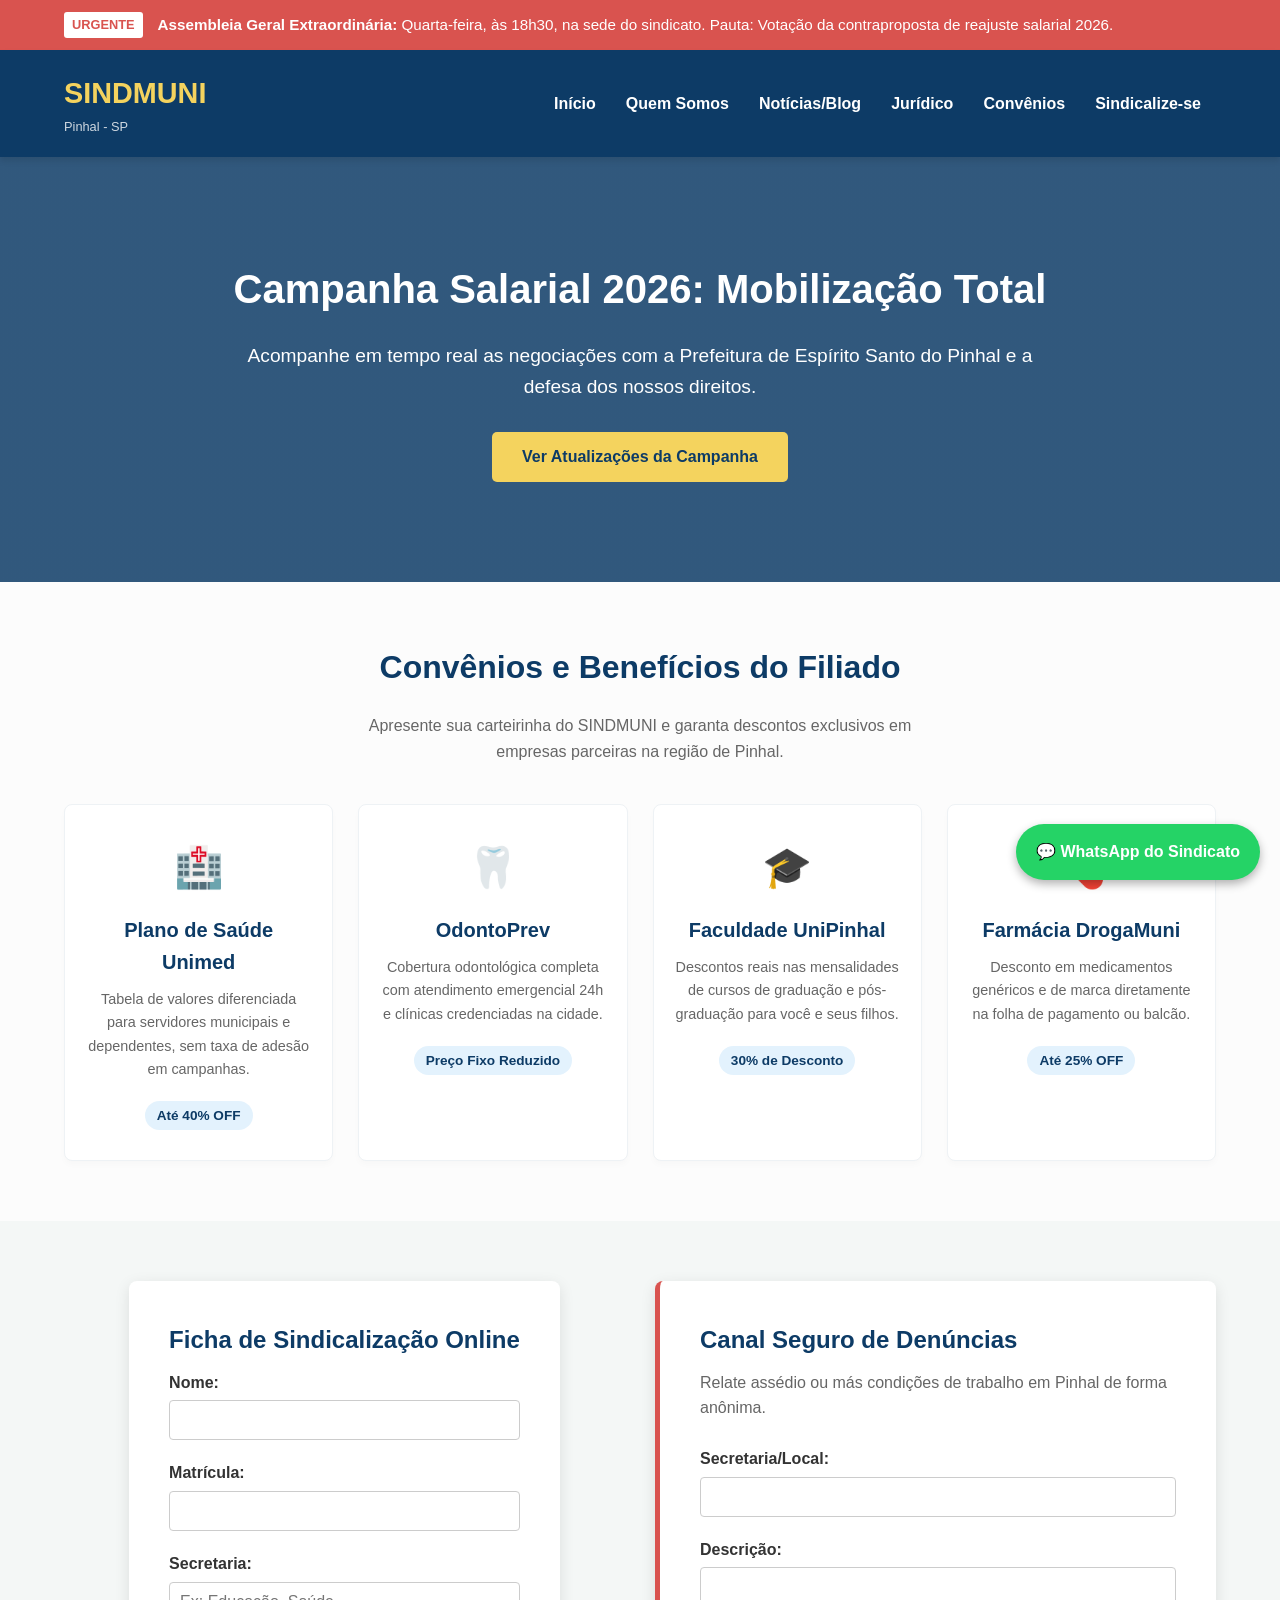
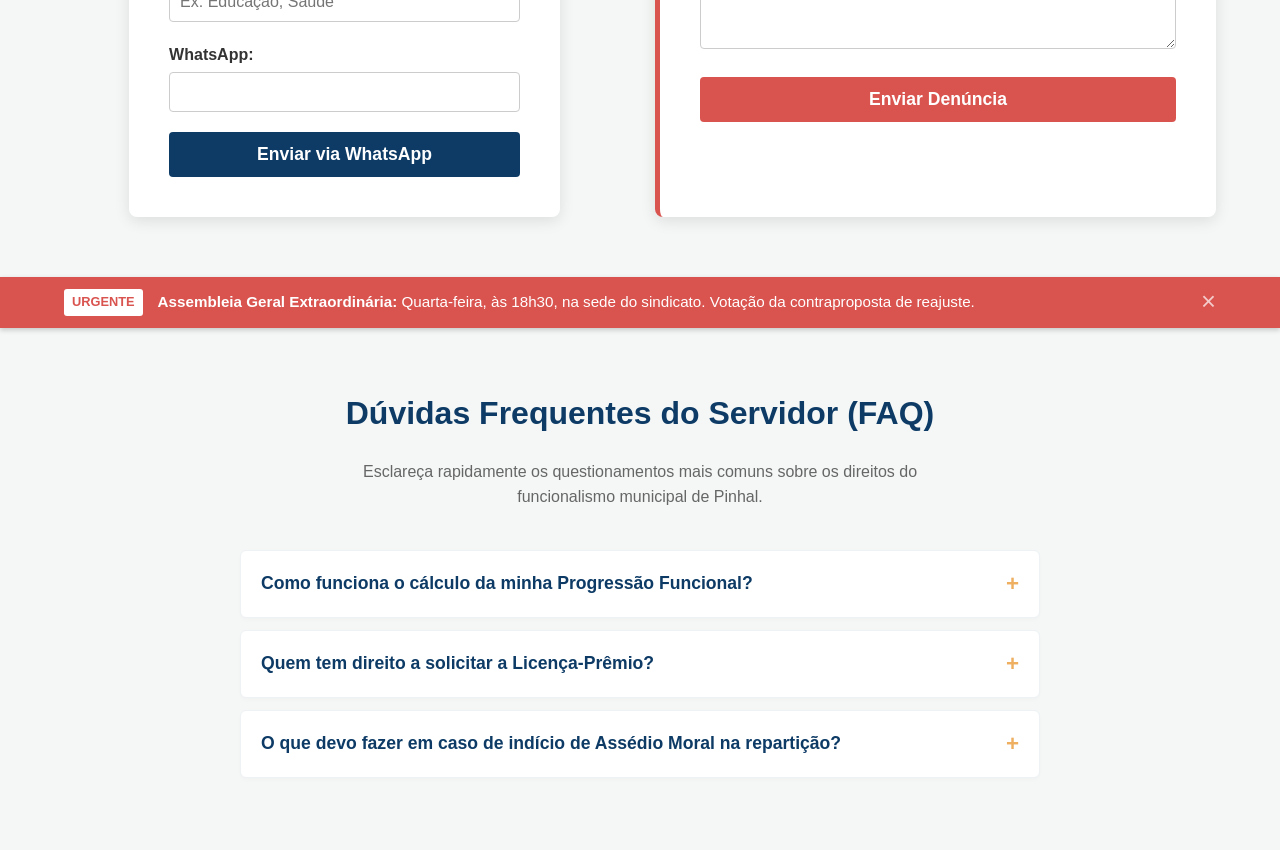
==== index.html @ 1d119b9d "Primeiro commit do site do sindicato" ====
<!DOCTYPE html>
<html lang="pt-BR">
<head>
    <meta charset="UTF-8">
    <meta name="viewport" content="width=device-width, initial-scale=1.0">
    <title>SINDMUNI | Sindicato dos Servidores de Espírito Santo do Pinhal - SP</title>
    <meta name="description" content="Portal oficial do Sindicato dos Servidores Públicos Municipais de Espírito Santo do Pinhal. Reajuste salarial, plantão jurídico e convênios.">
    <link rel="stylesheet" href="style.css">
</head>
<body>

    <!-- PAINEL DE AVISOS URGENTES -->
    <div class="alerta-urgente">
        <div class="container alerta-content">
            <span class="badge-alerta">URGENTE</span>
            <p><strong>Assembleia Geral Extraordinária:</strong> Quarta-feira, às 18h30, na sede do sindicato. Pauta: Votação da contraproposta de reajuste salarial 2026.</p>
        </div>
    </div>

    <!-- MENU DE NAVEGAÇÃO -->
    <header>
        <div class="container header-container">
            <div class="logo">
                <h1>SINDMUNI</h1>
                <p>Pinhal - SP</p>
            </div>
            <nav>
                <ul>
                    <li><a href="index.html">Início</a></li>
                    <li><a href="quem-somos.html">Quem Somos</a></li>
                    <li><a href="blog.html">Notícias/Blog</a></li>
                    <li><a href="juridico.html">Jurídico</a></li>
                    <li><a href="#convenios">Convênios</a></li>
                    <li><a href="#filiar">Sindicalize-se</a></li>
                </ul>
            </nav>
        </div>
    </header>

    <!-- BANNER PRINCIPAL -->
    <section class="hero">
        <div class="container hero-content">
            <h2>Campanha Salarial 2026: Mobilização Total</h2>
            <p>Acompanhe em tempo real as negociações com a Prefeitura de Espírito Santo do Pinhal e a defesa dos nossos direitos.</p>
            <a href="blog.html" class="btn-principal">Ver Atualizações da Campanha</a>
        </div>
    </section>

    <!-- GUIA DE CONVÊNIOS E PARCEIROS -->
    <section id="convenios" class="container secao">
        <h2 class="titulo-secao">Convênios e Benefícios do Filiado</h2>
        <p style="text-align: center; max-width: 600px; margin: -20px auto 40px auto; color: #666;">
            Apresente sua carteirinha do SINDMUNI e garanta descontos exclusivos em empresas parceiras na região de Pinhal.
        </p>
        <div class="grid-convenios">
            <div class="card-convenio">
                <div class="icone-convenio">🏥</div>
                <h3>Plano de Saúde Unimed</h3>
                <p>Tabela de valores diferenciada para servidores municipais e dependentes, sem taxa de adesão em campanhas.</p>
                <span class="tag-desconto">Até 40% OFF</span>
            </div>
            <div class="card-convenio">
                <div class="icone-convenio">🦷</div>
                <h3>OdontoPrev</h3>
                <p>Cobertura odontológica completa com atendimento emergencial 24h e clínicas credenciadas na cidade.</p>
                <span class="tag-desconto">Preço Fixo Reduzido</span>
            </div>
            <div class="card-convenio">
                <div class="icone-convenio">🎓</div>
                <h3>Faculdade UniPinhal</h3>
                <p>Descontos reais nas mensalidades de cursos de graduação e pós-graduação para você e seus filhos.</p>
                <span class="tag-desconto">30% de Desconto</span>
            </div>
            <div class="card-convenio">
                <div class="icone-convenio">💊</div>
                <h3>Farmácia DrogaMuni</h3>
                <p>Desconto em medicamentos genéricos e de marca diretamente na folha de pagamento ou balcão.</p>
                <span class="tag-desconto">Até 25% OFF</span>
            </div>
        </div>
    </section>

    <!-- FORMULÁRIOS (SINDICALIZAÇÃO E DENÚNCIA) -->
    <section id="filiar" class="bg-cinza">
        <div class="container secao grid-noticias">
            <div class="form-container">
                <h2>Ficha de Sindicalização Online</h2>
                <form id="form-filiacao">
                    <div class="campo"><label for="nome">Nome:</label><input type="text" id="nome" required></div>
                    <div class="campo"><label for="matricula">Matrícula:</label><input type="text" id="matricula" required></div>
                    <div class="campo"><label for="secretaria">Secretaria:</label><input type="text" id="secretaria" required placeholder="Ex: Educação, Saúde"></div>
                    <div class="campo"><label for="whatsapp">WhatsApp:</label><input type="tel" id="whatsapp" required></div>
                    <button type="submit" class="btn-enviar">Enviar via WhatsApp</button>
                </form>
            </div>
            <div class="form-container" style="border-left: 5px solid #d9534f;">
                <h2>Canal Seguro de Denúncias</h2>
                <p>Relate assédio ou más condições de trabalho em Pinhal de forma anônima.</p>
                <form id="form-denuncia">
                    <div class="campo"><label for="denuncia-local">Secretaria/Local:</label><input type="text" id="denuncia-local" required></div>
                    <div class="campo"><label for="denuncia-desc">Descrição:</label><textarea id="denuncia-desc" rows="4" style="width:100%; padding:10px; border-radius:4px; border:1px solid #ccc;" required></textarea></div>
                    <button type="submit" class="btn-enviar" style="background-color: #d9534f;">Enviar Denúncia</button>
                </form>
            </div>
        </div>
        <!-- RECURSO 1: PAINEL DE AVISOS COM BOTÃO FECHAR -->
<div class="alerta-urgente" id="painel-alerta">
    <div class="container alerta-content">
        <span class="badge-alerta">URGENTE</span>
        <p><strong>Assembleia Geral Extraordinária:</strong> Quarta-feira, às 18h30, na sede do sindicato. Votação da contraproposta de reajuste.</p>
        <button class="btn-fechar-alerta" id="fechar-alerta" aria-label="Fechar aviso">&times;</button>
    </div>
</div>

<!-- (Mantenha o restante do seu HTML: Menu, Hero, Convênios...) -->

<!-- RECURSO 2: SEÇÃO DE PERGUNTAS FREQUENTES (FAQ ACCORDION) -->
<section class="container secao">
    <h2 class="titulo-secao">Dúvidas Frequentes do Servidor (FAQ)</h2>
    <p style="text-align: center; max-width: 600px; margin: -20px auto 40px auto; color: #666;">
        Esclareça rapidamente os questionamentos mais comuns sobre os direitos do funcionalismo municipal de Pinhal.
    </p>
    
    <div class="faq-container">
        <!-- Pergunta 1 -->
        <div class="faq-item">
            <button class="faq-pergunta">Como funciona o cálculo da minha Progressão Funcional?</button>
            <div class="faq-resposta">
                <p>A progressão horizontal ocorre por tempo de serviço a cada período de estágio estabelecido no Estatuto do Servidor, desde que cumpridos os requisitos de assiduidade e pontuação mínima na avaliação periódica de desempenho instituída pela sua secretaria.</p>
            </div>
        </div>

        <!-- Pergunta 2 -->
        <div class="faq-item">
            <button class="faq-pergunta">Quem tem direito a solicitar a Licença-Prêmio?</button>
            <div class="faq-resposta">
                <p>Todo servidor estatutário que completar 5 anos de efetivo exercício (quinquênio) sem penalidades disciplinares graves adquire o direito a 3 meses de licença remunerada. A concessão depende da conveniência e escala da administração municipal.</p>
            </div>
        </div>

        <!-- Pergunta 3 -->
        <div class="faq-item">
            <button class="faq-pergunta">O que devo fazer em caso de indício de Assédio Moral na repartição?</button>
            <div class="faq-resposta">
                <p>Anote datas, horários e nomes de testemunhas que presenciaram os fatos. Guarde e-mails ou mensagens e utilize imediatamente nosso <strong>Canal Seguro de Denúncias</strong> de forma anônima, ou agende um atendimento presencial com o nosso Departamento Jurídico.</p>
            </div>
        </div>
    </div>
</section>

    <!-- BOTÃO FLUTUANTE DO WHATSAPP -->
    <a href="https://wa.me." class="whatsapp-flutuante" target="_blank">
        <span>💬 WhatsApp do Sindicato</span>
    </a>

    <script src="script.js"></script>
</body>
</html>
---- style.css ----
/* Configurações Gerais */
* {
    margin: 0;
    padding: 0;
    box-sizing: border-box;
    font-family: 'Segoe UI', Tahoma, Geneva, Verdana, sans-serif;
}

body {
    color: #333;
    line-height: 1.6;
    background-color: #fcfcfc;
}

.container {
    width: 90%;
    max-width: 1200px;
    margin: 0 auto;
}

.secao {
    padding: 60px 0;
}

.titulo-secao {
    text-align: center;
    font-size: 2rem;
    color: #0d3b66;
    margin-bottom: 40px;
}

.bg-cinza {
    background-color: #f4f7f6;
}

/* Menu de Navegação */
header {
    background-color: #0d3b66;
    color: #fff;
    padding: 20px 0;
    position: sticky;
    top: 0;
    z-index: 100;
    box-shadow: 0 4px 6px rgba(0,0,0,0.1);
}

.header-container {
    display: flex;
    justify-content: space-between;
    align-items: center;
    flex-wrap: wrap;
}

.logo h1 {
    font-size: 1.8rem;
    color: #f4d35e;
}

.logo p {
    font-size: 0.8rem;
    opacity: 0.8;
}

nav ul {
    display: flex;
    list-style: none;
}

nav ul li a {
    color: #fff;
    text-decoration: none;
    padding: 10px 15px;
    font-weight: 600;
    transition: 0.3s;
}

nav ul li a:hover {
    color: #f4d35e;
}

/* Banner Principal */
.hero {
    background: linear-gradient(rgba(13, 59, 102, 0.85), rgba(13, 59, 102, 0.85)), url('https://picsum.photos') no-repeat center center/cover;
    color: #fff;
    text-align: center;
    padding: 100px 20px;
}

.hero-content h2 {
    font-size: 2.5rem;
    margin-bottom: 20px;
}

.hero-content p {
    font-size: 1.2rem;
    margin-bottom: 30px;
    max-width: 800px;
    margin-left: auto;
    margin-right: auto;
}

.btn-principal {
    display: inline-block;
    background-color: #f4d35e;
    color: #0d3b66;
    padding: 12px 30px;
    text-decoration: none;
    font-weight: bold;
    border-radius: 5px;
    transition: 0.3s;
}

.btn-principal:hover {
    background-color: #eeaf61;
}

/* Layout de Notícias (Grid) */
.grid-noticias {
    display: grid;
    grid-template-columns: repeat(auto-fit, minmax(300px, 1fr));
    gap: 30px;
}

.card-noticia {
    background: #fff;
    padding: 25px;
    border-radius: 8px;
    box-shadow: 0 4px 10px rgba(0,0,0,0.05);
    border-left: 5px solid #0d3b66;
}

.card-noticia h3 {
    margin-bottom: 10px;
    color: #0d3b66;
}

.card-noticia .data {
    font-size: 0.85rem;
    color: #777;
    margin-bottom: 15px;
}

.ler-mais {
    display: inline-block;
    margin-top: 15px;
    color: #eeaf61;
    text-decoration: none;
    font-weight: bold;
}

/* Layout de Benefícios */
.grid-beneficios {
    display: grid;
    grid-template-columns: repeat(auto-fit, minmax(280px, 1fr));
    gap: 25px;
}

.card-beneficio {
    background: #fff;
    padding: 30px;
    text-align: center;
    border-radius: 8px;
    box-shadow: 0 2px 5px rgba(0,0,0,0.05);
}

.card-beneficio h4 {
    color: #0d3b66;
    margin-bottom: 15px;
    font-size: 1.2rem;
}

/* Formulário */
.form-container {
    max-width: 600px;
    margin: 0 auto;
    background: #fff;
    padding: 40px;
    border-radius: 8px;
    box-shadow: 0 4px 15px rgba(0,0,0,0.1);
}

.form-container h2 {
    color: #0d3b66;
    margin-bottom: 10px;
}

.form-container p {
    margin-bottom: 25px;
    color: #666;
}

.campo {
    margin-bottom: 20px;
}

.campo label {
    display: block;
    margin-bottom: 5px;
    font-weight: 600;
}

.campo input {
    width: 100%;
    padding: 10px;
    border: 1px solid #ccc;
    border-radius: 4px;
    font-size: 1rem;
}

.btn-enviar {
    width: 100%;
    background-color: #0d3b66;
    color: #fff;
    padding: 12px;
    border: none;
    border-radius: 4px;
    font-size: 1.1rem;
    font-weight: bold;
    cursor: pointer;
    transition: 0.3s;
}

.btn-enviar:hover {
    background-color: #082542;
}

/* Rodapé */
footer {
    background-color: #111;
    color: #ccc;
    padding: 40px 0 10px 0;
}

.footer-grid {
    display: flex;
    justify-content: space-between;
    flex-wrap: wrap;
    gap: 30px;
    margin-bottom: 30px;
}

footer h3, footer h4 {
    color: #fff;
    margin-bottom: 15px;
}

.footer-bottom {
    text-align: center;
    border-top: 1px solid #333;
    padding-top: 20px;
    font-size: 0.9rem;
}

/* Responsividade Mobile Básica */
@media (max-width: 768px) {
    .header-container {
        flex-direction: column;
        text-align: center;
    }
    nav ul {
        margin-top: 15px;
    }
    .hero-content h2 {
        font-size: 1.8rem;
    }
}

/* Estilo complementar para as categorias do Blog */
.categoria {
    display: inline-block;
    font-weight: bold;
    text-transform: uppercase;
    font-size: 0.75rem;
    color: #0d3b66;
    margin-bottom: 5px;
}

/* --- Melhorias de Divulgação e Integração --- */

/* Estilo do Botão do WhatsApp Flutuante */
.whatsapp-flutuante {
    position: fixed;
    bottom: 20px;
    right: 20px;
    background-color: #25d366;
    color: white;
    padding: 15px 20px;
    border-radius: 30px;
    text-decoration: none;
    font-weight: bold;
    box-shadow: 0 4px 10px rgba(0,0,0,0.3);
    z-index: 1000;
    transition: transform 0.3s ease;
}

.whatsapp-flutuante:hover {
    transform: scale(1.05);
    background-color: #20ba5a;
    color: white;
}

/* Layout de Duas Colunas do Blog */
.layout-blog {
    display: flex;
    gap: 40px;
}

.lista-artigos {
    flex: 2;
}

.sidebar-blog {
    flex: 1;
    min-width: 280px;
}

/* Caixa da Newsletter */
.widget-newsletter {
    background-color: #fff;
    padding: 25px;
    border-radius: 8px;
    box-shadow: 0 4px 10px rgba(0,0,0,0.05);
    border-top: 4px solid #0d3b66;
}

.widget-newsletter h3 {
    color: #0d3b66;
    margin-bottom: 10px;
    font-size: 1.2rem;
}

.widget-newsletter p {
    font-size: 0.9rem;
    color: #666;
    line-height: 1.4;
}

/* Ajuste Responsivo para o Blog no Celular */
@media (max-width: 900px) {
    .layout-blog {
        flex-direction: column;
    }
    .sidebar-blog {
        width: 100%;
    }
}

/* --- PAINEL DE AVISOS URGENTES --- */
.alerta-urgente {
    background-color: #d9534f;
    color: #fff;
    padding: 12px 0;
    font-size: 0.95rem;
    box-shadow: 0 2px 5px rgba(0,0,0,0.2);
}

.alerta-content {
    display: flex;
    align-items: center;
    gap: 15px;
}

.badge-alerta {
    background-color: #fff;
    color: #d9534f;
    padding: 3px 8px;
    font-weight: bold;
    border-radius: 3px;
    font-size: 0.8rem;
    animation: piscar 1.5s infinite;
}

@keyframes piscar {
    0% { opacity: 1; }
    50% { opacity: 0.4; }
    100% { opacity: 1; }
}

/* --- VITRINE DE CONVÊNIOS --- */
.grid-convenios {
    display: grid;
    grid-template-columns: repeat(auto-fit, minmax(260px, 1fr));
    gap: 25px;
}

.card-convenio {
    background: #fff;
    border: 1px solid #eef2f5;
    padding: 30px 20px;
    border-radius: 8px;
    text-align: center;
    box-shadow: 0 4px 6px rgba(0,0,0,0.02);
    transition: transform 0.3s, box-shadow 0.3s;
    position: relative;
}

.card-convenio:hover {
    transform: translateY(-5px);
    box-shadow: 0 8px 15px rgba(13, 59, 102, 0.1);
}

.icone-convenio {
    font-size: 2.5rem;
    margin-bottom: 15px;
}

.card-convenio h3 {
    color: #0d3b66;
    font-size: 1.25rem;
    margin-bottom: 10px;
}

.card-convenio p {
    font-size: 0.9rem;
    color: #666;
    margin-bottom: 20px;
}

.tag-desconto {
    display: inline-block;
    background-color: #e3f2fd;
    color: #0d3b66;
    padding: 4px 12px;
    border-radius: 20px;
    font-size: 0.85rem;
    font-weight: bold;
}

/* --- MELHORIA: BOTÃO FECHAR ALERTA --- */
.alerta-content {
    position: relative;
    padding-right: 40px; /* Garante que o texto não sobreponha o botão X */
}

.btn-fechar-alerta {
    position: absolute;
    right: 0;
    top: 50%;
    transform: translateY(-50%);
    background: none;
    border: none;
    color: #fff;
    font-size: 1.6rem;
    cursor: pointer;
    line-height: 1;
    opacity: 0.7;
    transition: opacity 0.2s;
}

.btn-fechar-alerta:hover {
    opacity: 1;
}

/* --- MELHORIA: ACCORDION FAQ --- */
.faq-container {
    max-width: 800px;
    margin: 0 auto;
}

.faq-item {
    background: #fff;
    border: 1px solid #eef2f5;
    margin-bottom: 12px;
    border-radius: 6px;
    box-shadow: 0 2px 4px rgba(0,0,0,0.02);
    overflow: hidden;
}

.faq-pergunta {
    width: 100%;
    background: none;
    border: none;
    text-align: left;
    padding: 20px;
    font-size: 1.1rem;
    font-weight: 600;
    color: #0d3b66;
    cursor: pointer;
    display: flex;
    justify-content: space-between;
    align-items: center;
    transition: background 0.2s;
}

.faq-pergunta:hover {
    background-color: #fcfdfe;
}

/* Adiciona um sinal de + que vira - quando ativo */
.faq-pergunta::after {
    content: '+';
    font-size: 1.4rem;
    color: #eeaf61;
    transition: transform 0.3s ease;
}

.faq-item.ativo .faq-pergunta::after {
    content: '−';
    transform: rotate(180deg);
}

.faq-resposta {
    max-height: 0;
    overflow: hidden;
    transition: max-height 0.3s ease-out;
    background-color: #f9fbfd;
}

.faq-resposta p {
    padding: 0 20px 20px 20px;
    color: #555;
    font-size: 0.95rem;
    line-height: 1.5;
}

/* --- ESTILO DA CAIXA DE BUSCA --- */
.caixa-busca {
    margin-bottom: 25px;
}

.caixa-busca input {
    width: 100%;
    padding: 14px 18px;
    font-size: 1rem;
    border: 2px solid #eef2f5;
    border-radius: 8px;
    outline: none;
    transition: border-color 0.2s;
    background-color: #fff;
}

.caixa-busca input:focus {
    border-color: #0d3b66;
}
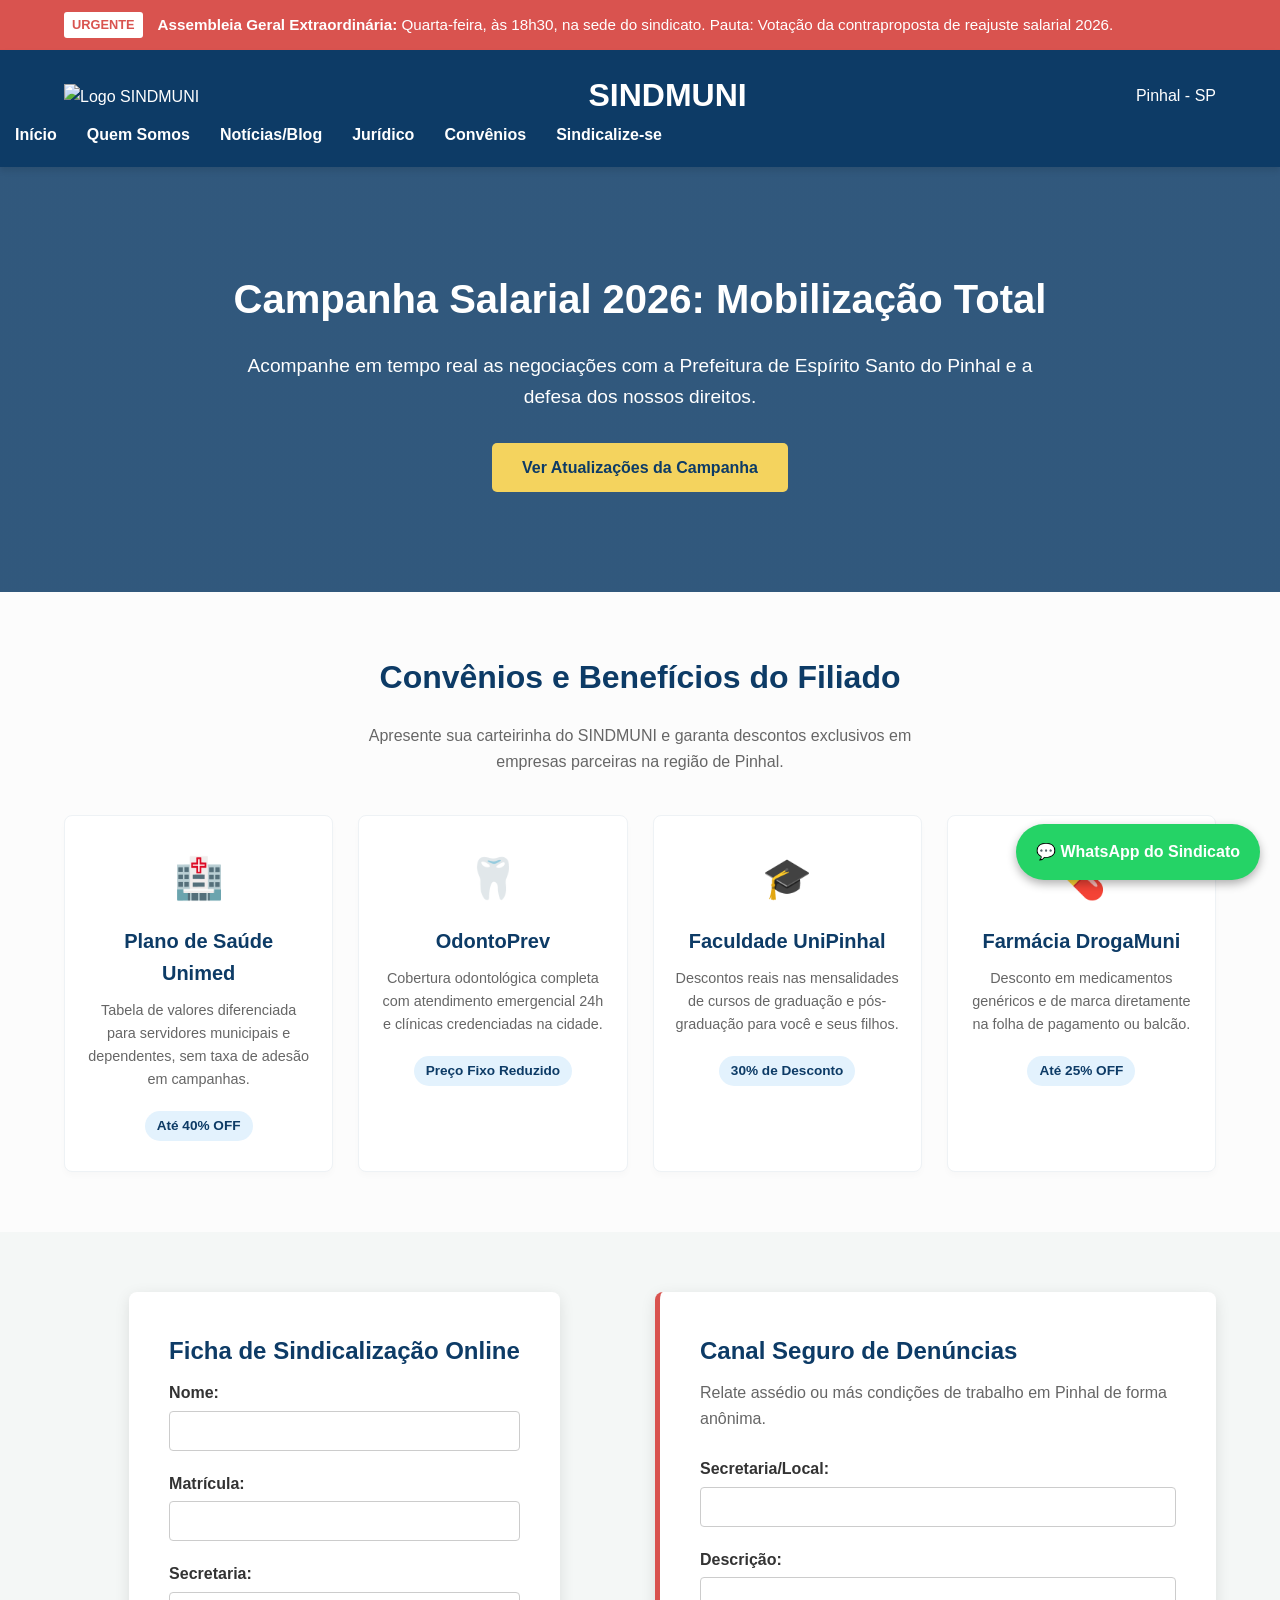
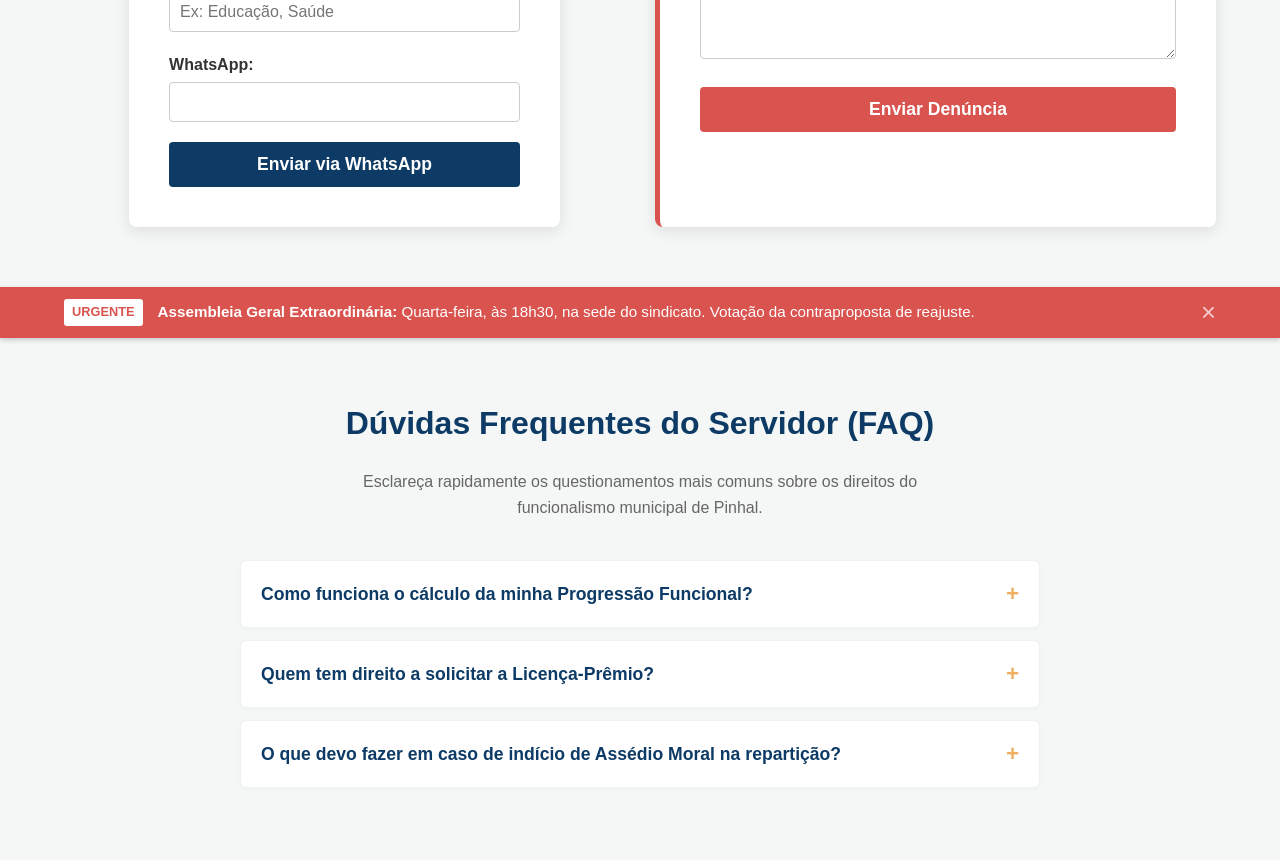
==== commit 8de86882: "Adicionando a logo e a foto do sindicato" ====
--- a/index.html
+++ b/index.html
@@ -21,6 +21,10 @@
     <header>
         <div class="container header-container">
             <div class="logo">
+            <!-- Troca o texto pela sua imagem de logo instalada na pasta -->
+            <img src="logo.png" alt="Logo SINDMUNI" style="height: 50px; width: auto; vertical-align: middle;">
+        </div>
+
                 <h1>SINDMUNI</h1>
                 <p>Pinhal - SP</p>
             </div>
@@ -38,7 +42,9 @@
     </header>
 
     <!-- BANNER PRINCIPAL -->
-    <section class="hero">
+    
+    <!-- Banner com a sua imagem real do sindicato inserida diretamente -->
+    <section class="hero" style="background: linear-gradient(rgba(13, 59, 102, 0.85), rgba(13, 59, 102, 0.85)), url('foto-sindicato.jpg') no-repeat center center/cover;">
         <div class="container hero-content">
             <h2>Campanha Salarial 2026: Mobilização Total</h2>
             <p>Acompanhe em tempo real as negociações com a Prefeitura de Espírito Santo do Pinhal e a defesa dos nossos direitos.</p>
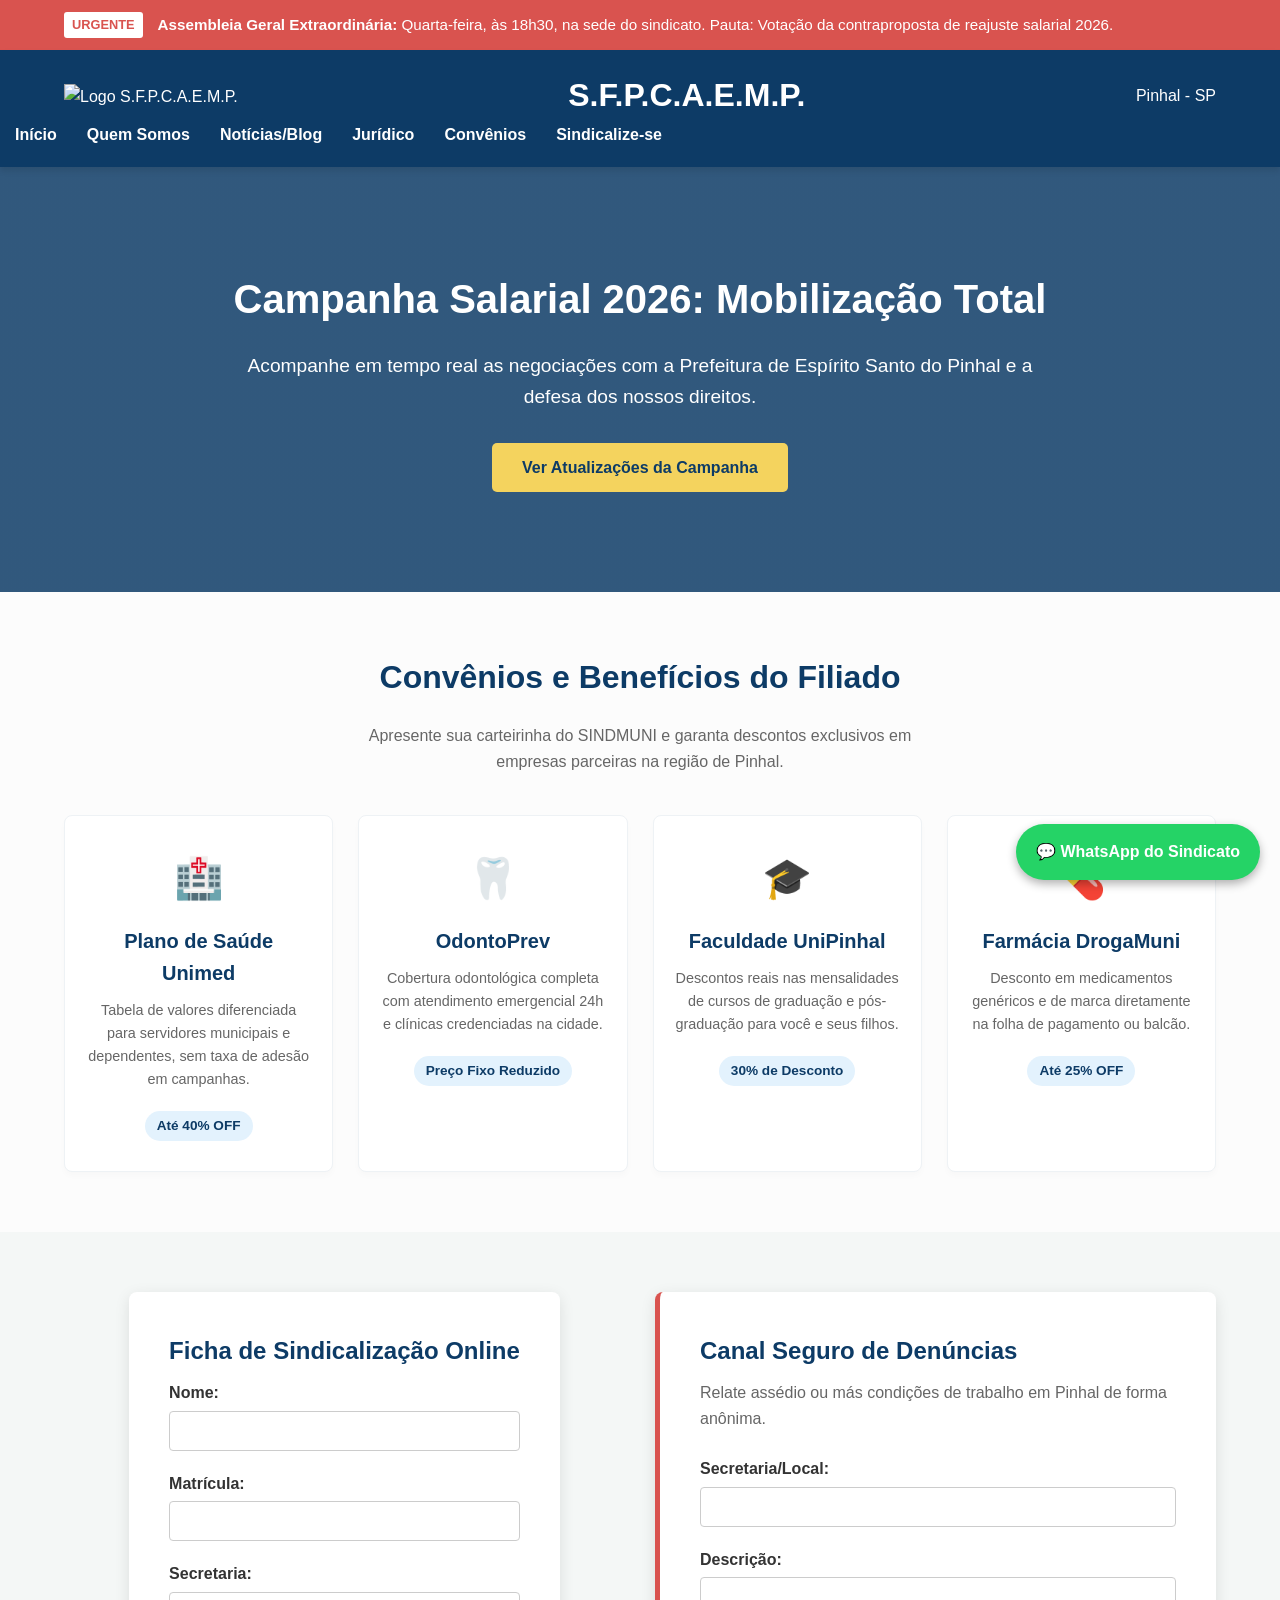
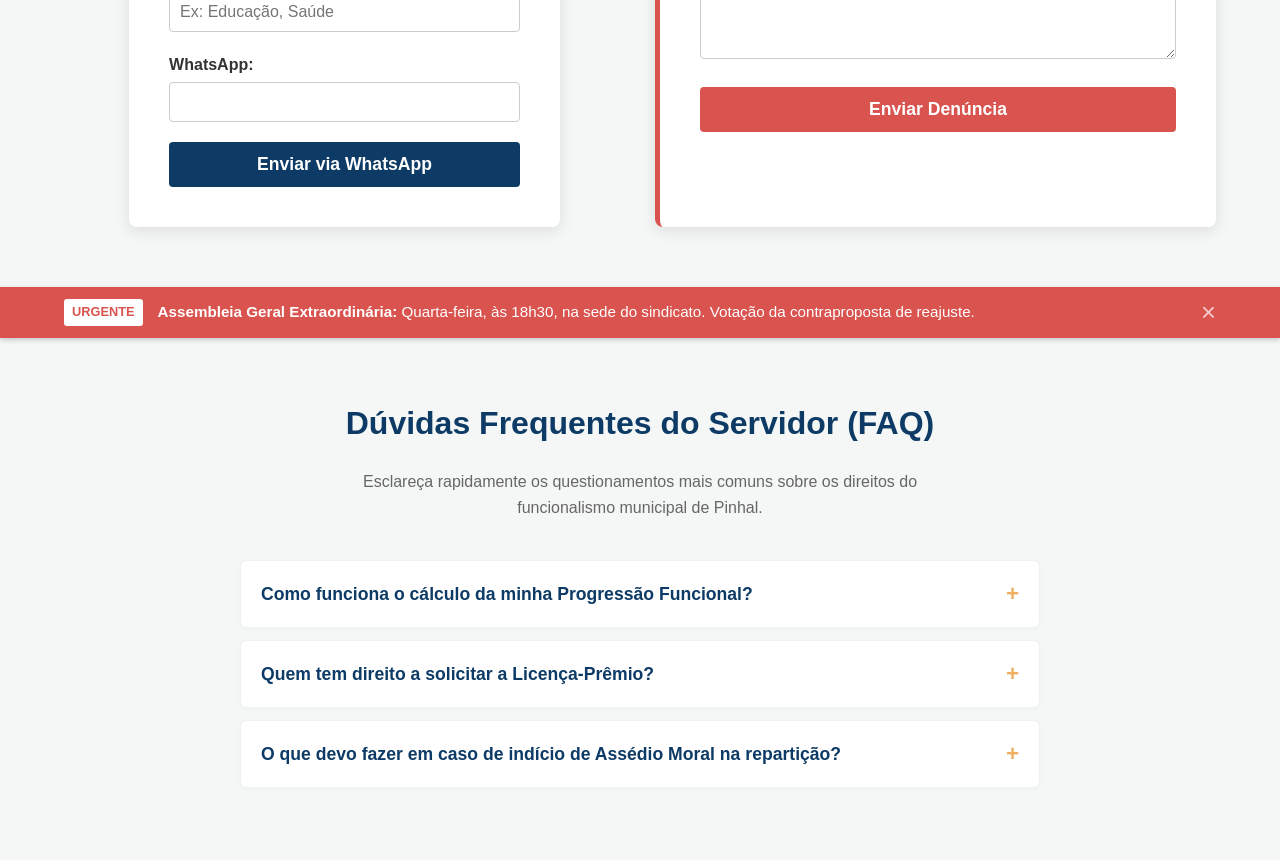
==== commit e7a99464: "Adicionando a logo e a foto do sindicato" ====
--- a/index.html
+++ b/index.html
@@ -22,10 +22,10 @@
         <div class="container header-container">
             <div class="logo">
             <!-- Troca o texto pela sua imagem de logo instalada na pasta -->
-            <img src="logo.png" alt="Logo SINDMUNI" style="height: 50px; width: auto; vertical-align: middle;">
+            <img src="logo.png" alt="Logo S.F.P.C.A.E.M.P." style="height: 50px; width: auto; vertical-align: middle;">
         </div>
 
-                <h1>SINDMUNI</h1>
+                <h1>S.F.P.C.A.E.M.P.</h1>
                 <p>Pinhal - SP</p>
             </div>
             <nav>
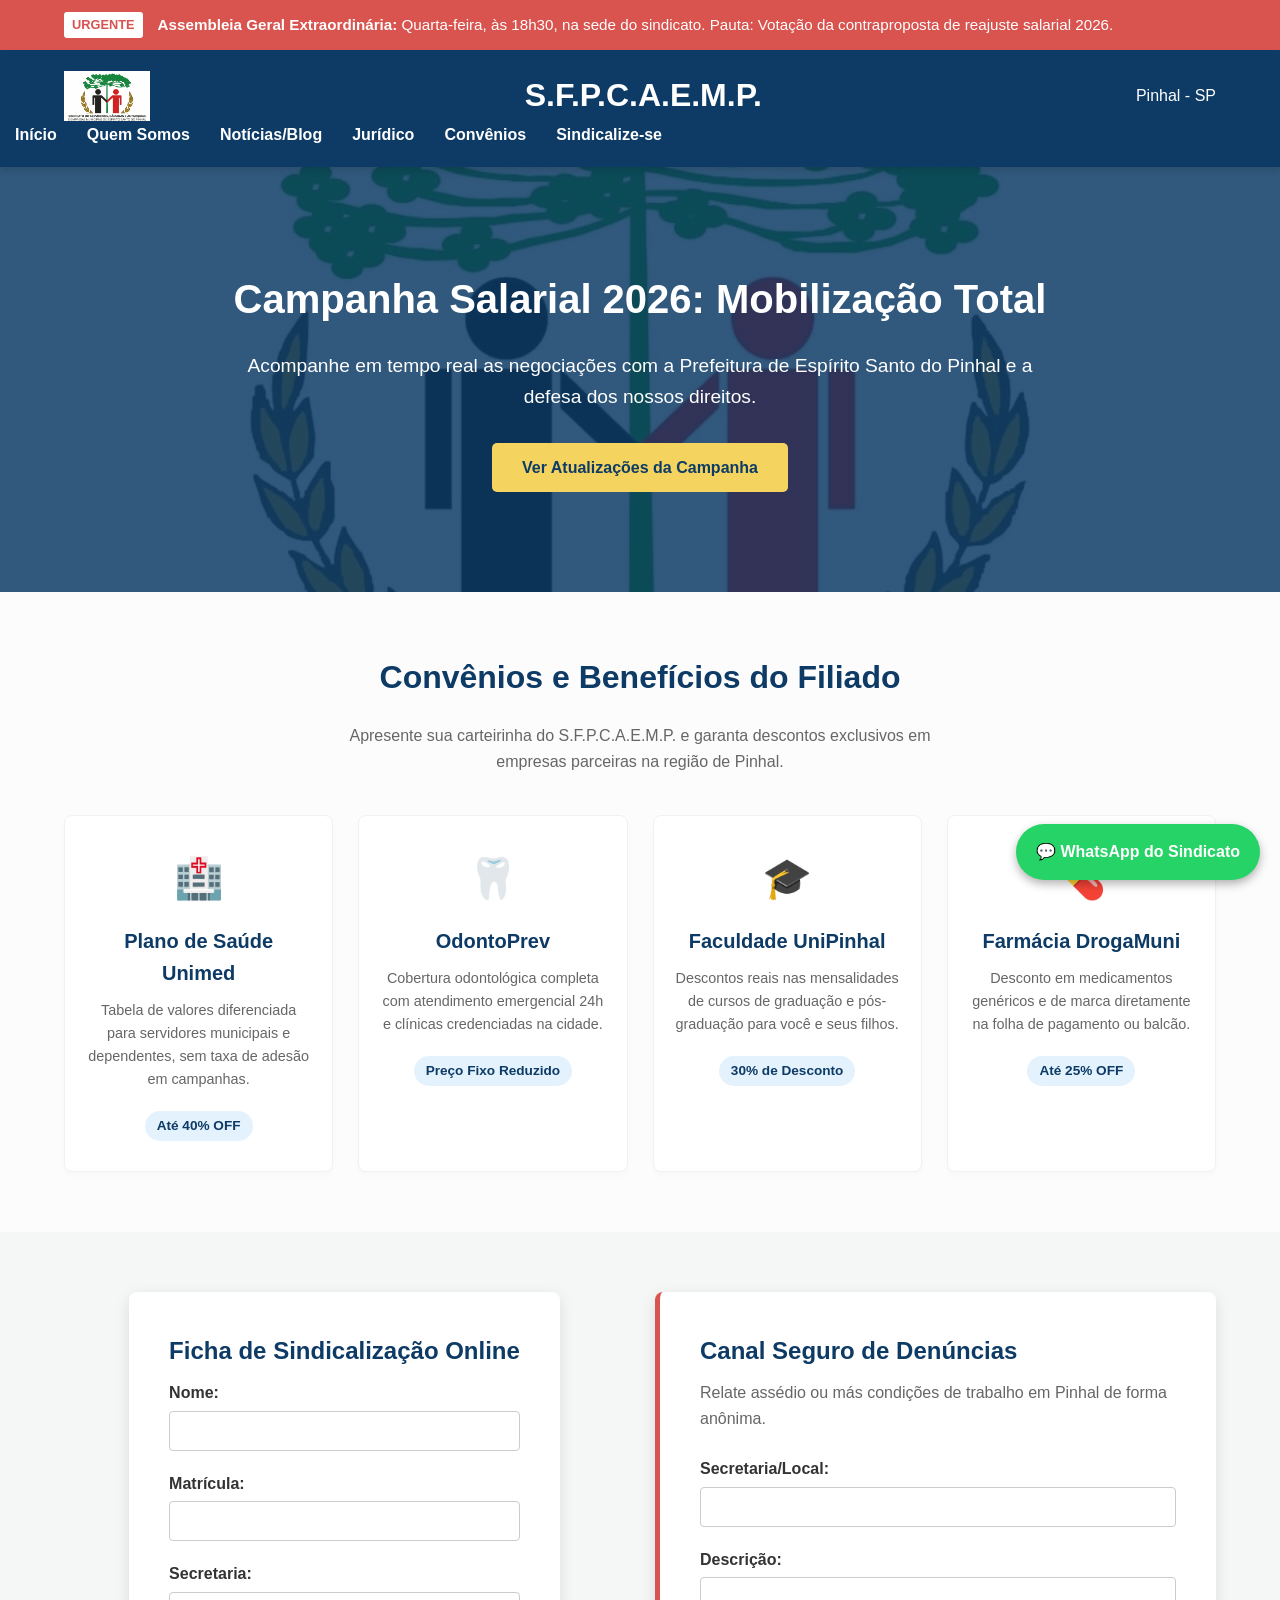
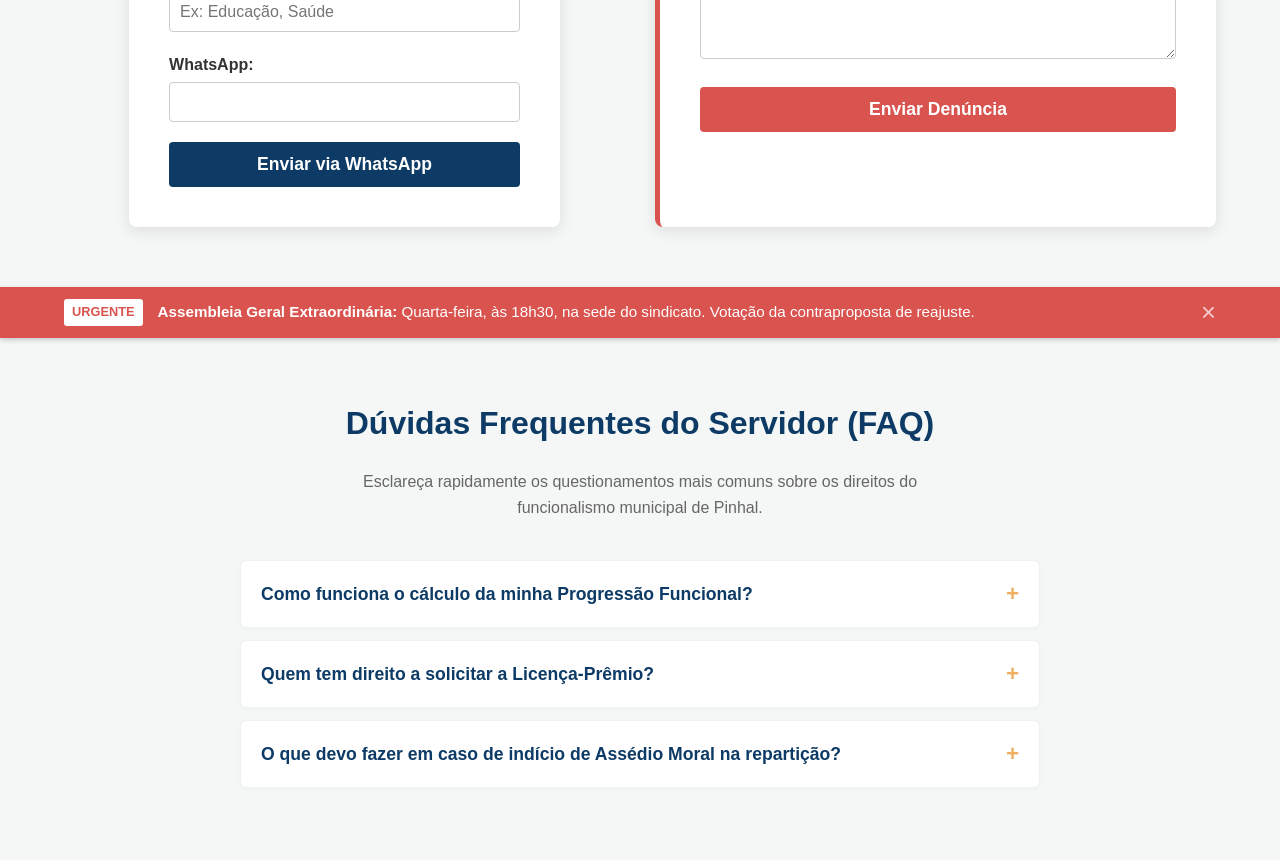
==== commit 74192e0f: "Atualizando textos para a sigla oficial do sindicato" ====
--- a/index.html
+++ b/index.html
@@ -3,7 +3,7 @@
 <head>
     <meta charset="UTF-8">
     <meta name="viewport" content="width=device-width, initial-scale=1.0">
-    <title>SINDMUNI | Sindicato dos Servidores de Espírito Santo do Pinhal - SP</title>
+    <title>S.F.P.C.A.E.M.P. | Sindicato dos Servidores de Espírito Santo do Pinhal - SP</title>
     <meta name="description" content="Portal oficial do Sindicato dos Servidores Públicos Municipais de Espírito Santo do Pinhal. Reajuste salarial, plantão jurídico e convênios.">
     <link rel="stylesheet" href="style.css">
 </head>
@@ -56,7 +56,7 @@
     <section id="convenios" class="container secao">
         <h2 class="titulo-secao">Convênios e Benefícios do Filiado</h2>
         <p style="text-align: center; max-width: 600px; margin: -20px auto 40px auto; color: #666;">
-            Apresente sua carteirinha do SINDMUNI e garanta descontos exclusivos em empresas parceiras na região de Pinhal.
+            Apresente sua carteirinha do S.F.P.C.A.E.M.P. e garanta descontos exclusivos em empresas parceiras na região de Pinhal.
         </p>
         <div class="grid-convenios">
             <div class="card-convenio">
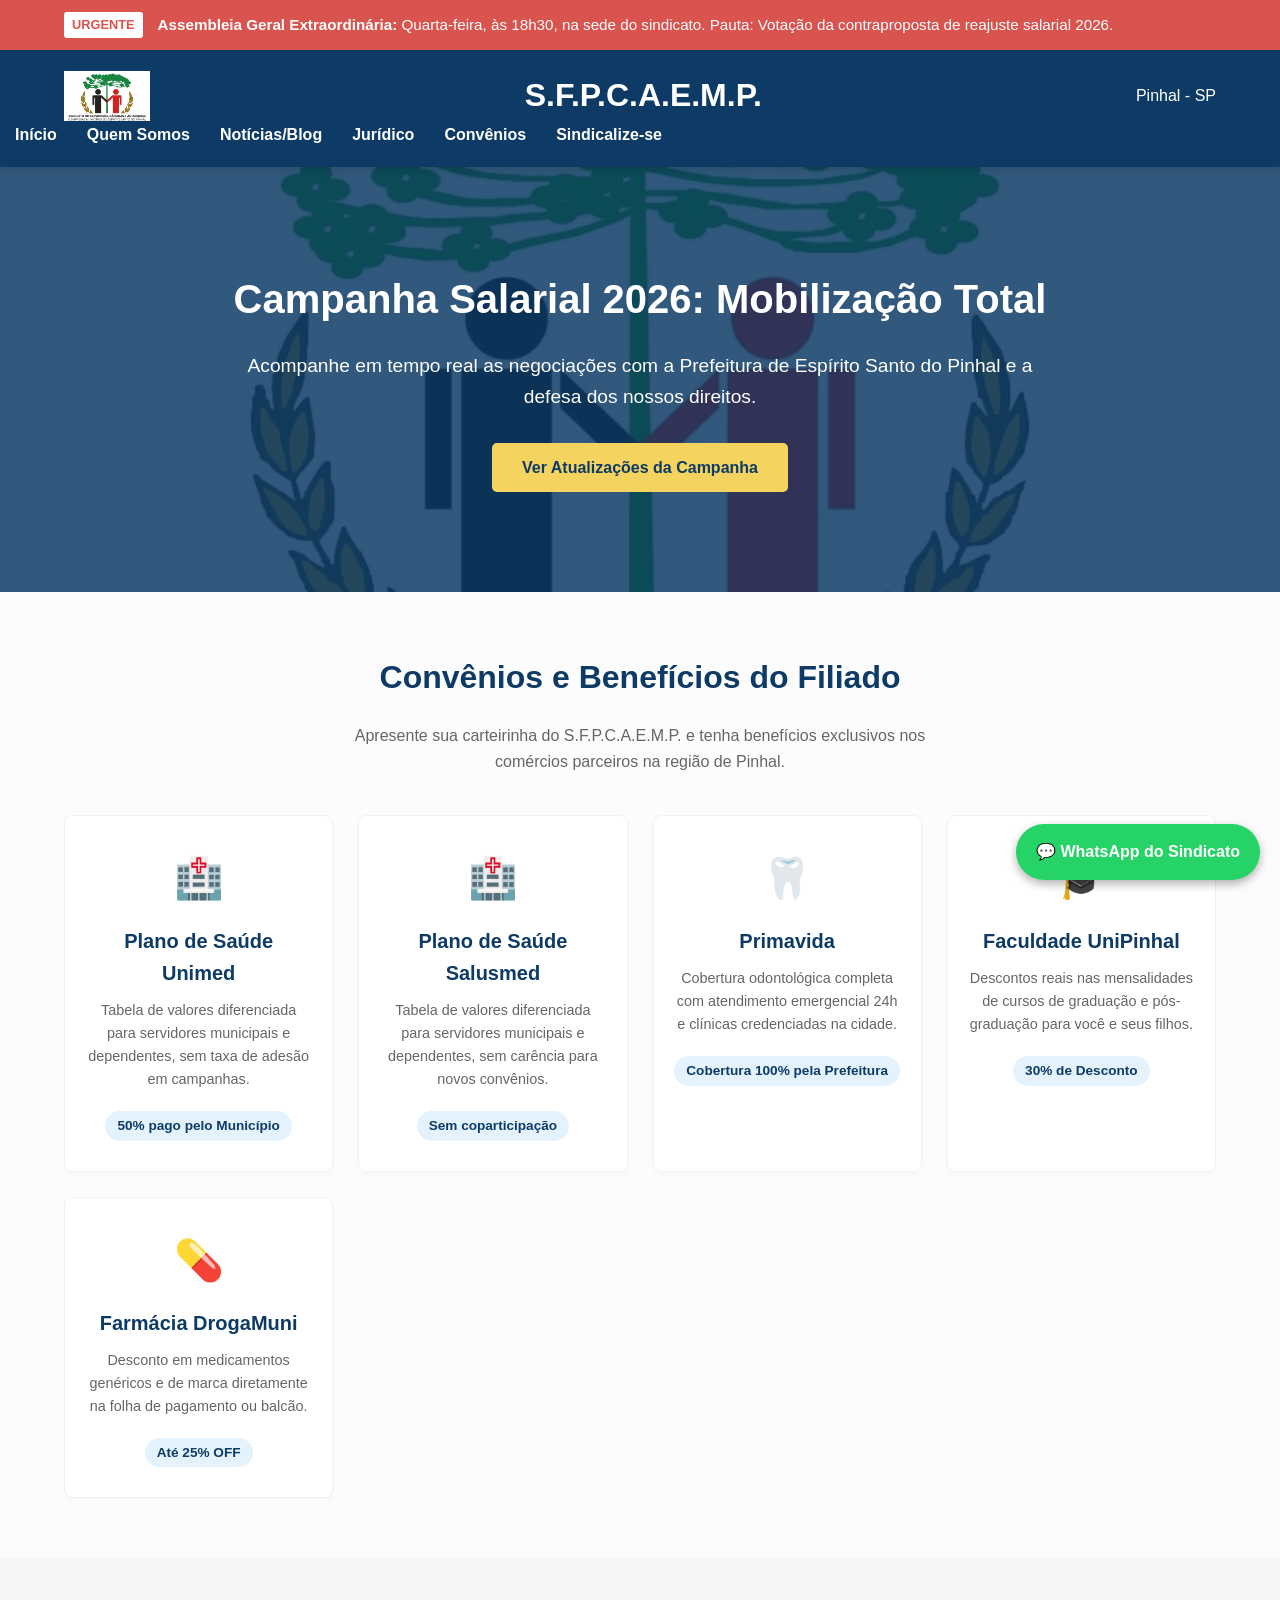
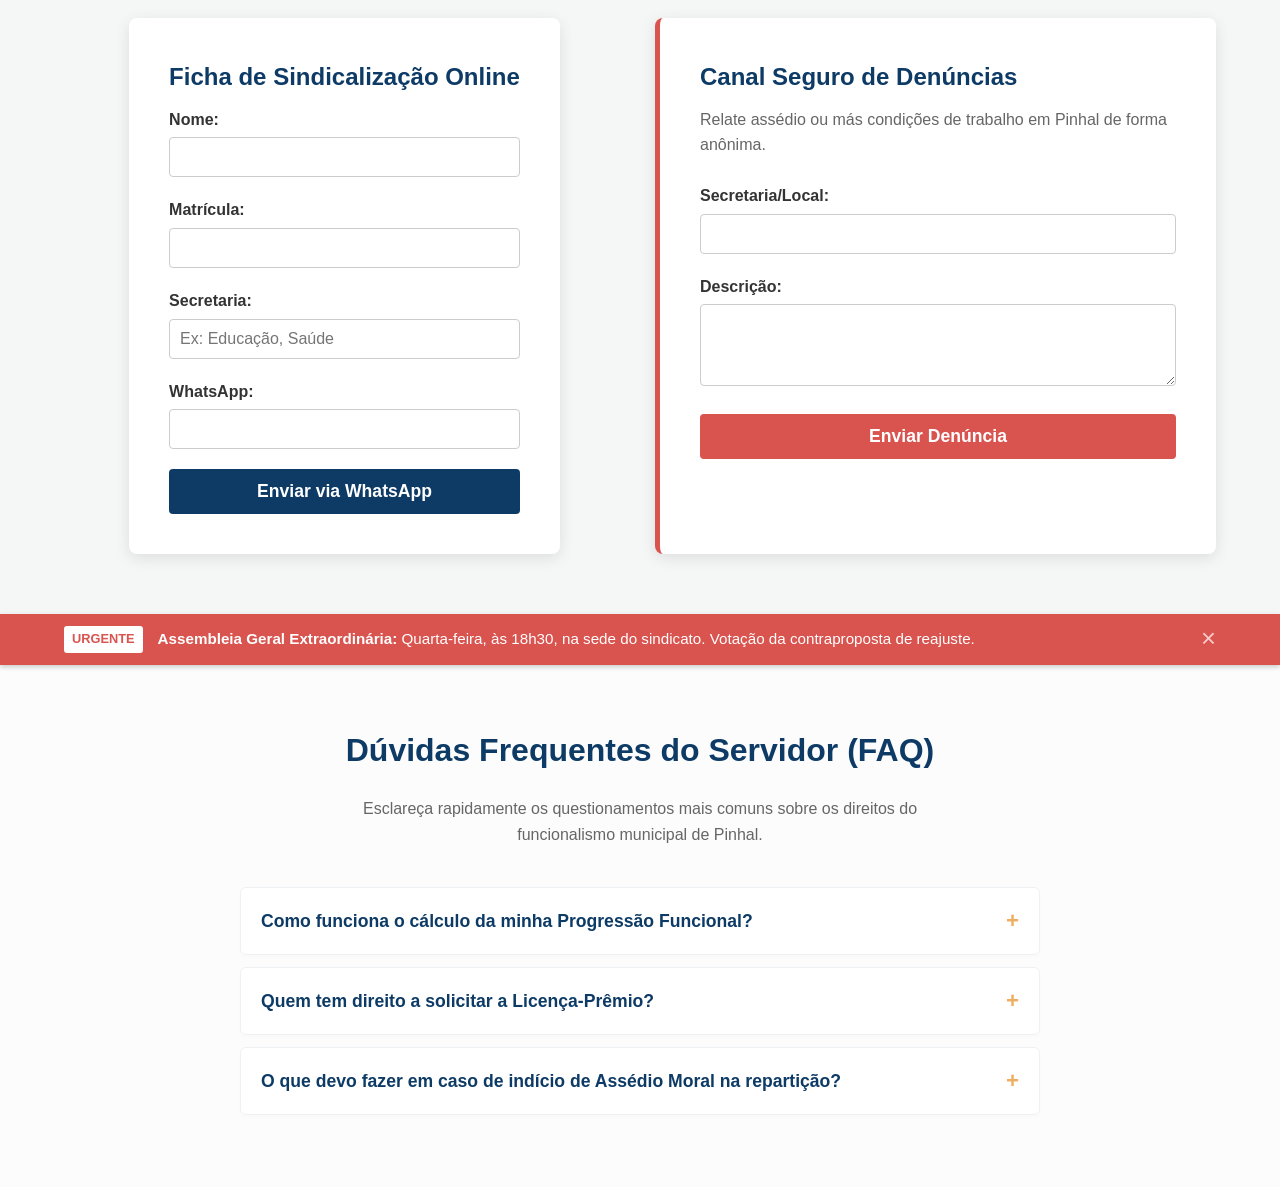
==== commit 0dbfdb48: "Atualizando textos para a sigla oficial do sindicato" ====
--- a/index.html
+++ b/index.html
@@ -56,20 +56,26 @@
     <section id="convenios" class="container secao">
         <h2 class="titulo-secao">Convênios e Benefícios do Filiado</h2>
         <p style="text-align: center; max-width: 600px; margin: -20px auto 40px auto; color: #666;">
-            Apresente sua carteirinha do S.F.P.C.A.E.M.P. e garanta descontos exclusivos em empresas parceiras na região de Pinhal.
+            Apresente sua carteirinha do S.F.P.C.A.E.M.P. e tenha benefícios exclusivos nos comércios parceiros na região de Pinhal.
         </p>
         <div class="grid-convenios">
             <div class="card-convenio">
                 <div class="icone-convenio">🏥</div>
                 <h3>Plano de Saúde Unimed</h3>
                 <p>Tabela de valores diferenciada para servidores municipais e dependentes, sem taxa de adesão em campanhas.</p>
-                <span class="tag-desconto">Até 40% OFF</span>
+                <span class="tag-desconto">50% pago pelo Município</span>
+            </div>
+             <div class="card-convenio">
+                <div class="icone-convenio">🏥</div>
+                <h3>Plano de Saúde Salusmed</h3>
+                <p>Tabela de valores diferenciada para servidores municipais e dependentes, sem carência para novos convênios.</p>
+                <span class="tag-desconto">Sem coparticipação</span>
             </div>
             <div class="card-convenio">
                 <div class="icone-convenio">🦷</div>
-                <h3>OdontoPrev</h3>
+                <h3>Primavida</h3>
                 <p>Cobertura odontológica completa com atendimento emergencial 24h e clínicas credenciadas na cidade.</p>
-                <span class="tag-desconto">Preço Fixo Reduzido</span>
+                <span class="tag-desconto">Cobertura 100% pela Prefeitura</span>
             </div>
             <div class="card-convenio">
                 <div class="icone-convenio">🎓</div>
@@ -109,7 +115,7 @@
                 </form>
             </div>
         </div>
-        <!-- RECURSO 1: PAINEL DE AVISOS COM BOTÃO FECHAR -->
+               <!-- RECURSO 1: PAINEL DE AVISOS COM BOTÃO FECHAR -->
 <div class="alerta-urgente" id="painel-alerta">
     <div class="container alerta-content">
         <span class="badge-alerta">URGENTE</span>
@@ -117,9 +123,7 @@
         <button class="btn-fechar-alerta" id="fechar-alerta" aria-label="Fechar aviso">&times;</button>
     </div>
 </div>
-
-<!-- (Mantenha o restante do seu HTML: Menu, Hero, Convênios...) -->
-
+</section>
 <!-- RECURSO 2: SEÇÃO DE PERGUNTAS FREQUENTES (FAQ ACCORDION) -->
 <section class="container secao">
     <h2 class="titulo-secao">Dúvidas Frequentes do Servidor (FAQ)</h2>
